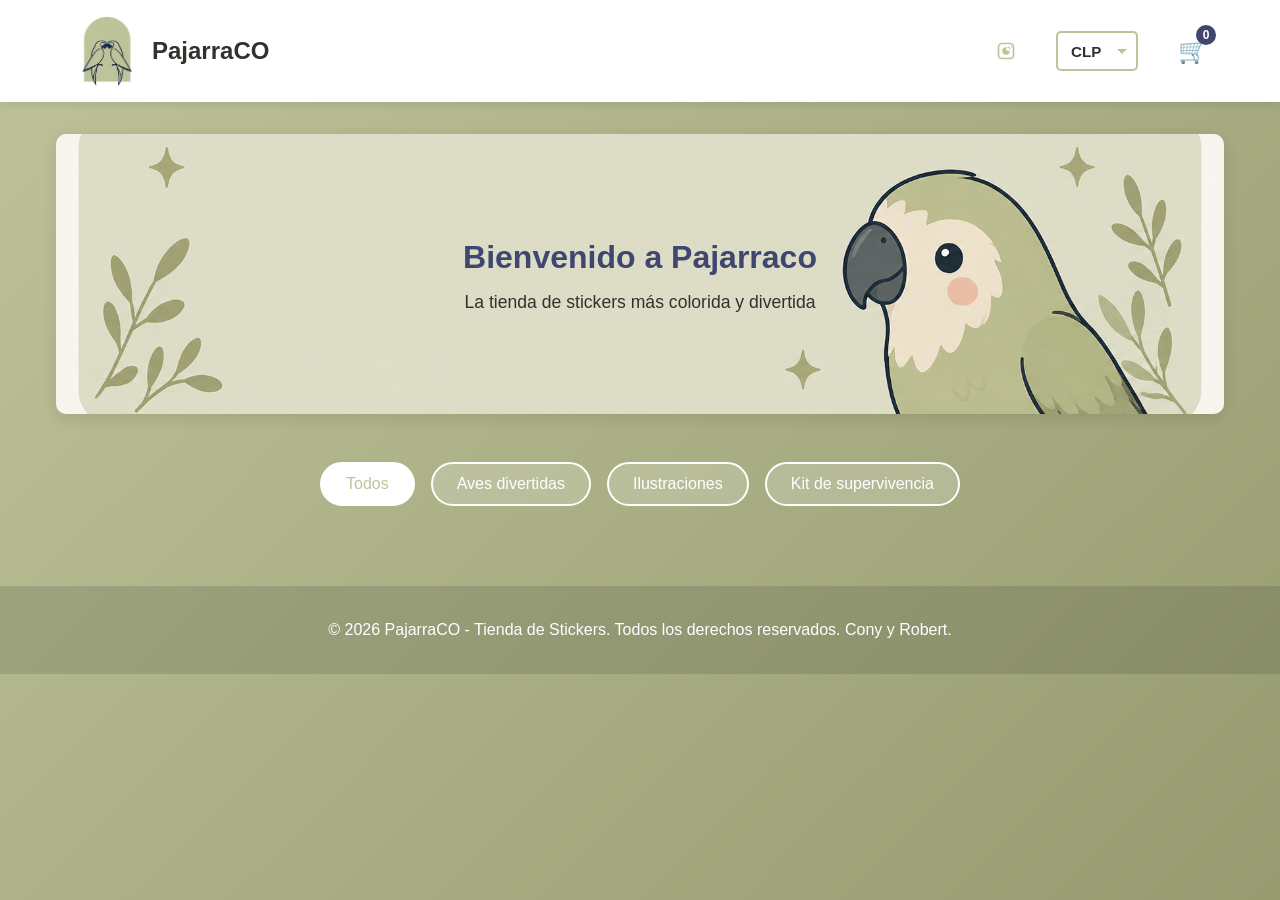
==== index.html @ 90a4d132 "Update index.html" ====
<!DOCTYPE html>
<html lang="es">
<head>
    <meta charset="UTF-8">
    <meta name="viewport" content="width=device-width, initial-scale=1.0">
    <title>PajarraCO - Tienda de Stickers</title>
    <link rel="stylesheet" href="styles.css">
</head>
<body>
    <header>
        <nav>
            <a href="#" class="logo">
                <img src="logos.png" alt="Logo Pajarraco" class="logo-img">
                PajarraCO
            </a>
            <div class="nav-right">
                <a href="https://www.instagram.com/pajarra_co" target="_blank" rel="noopener noreferrer" class="instagram-btn" aria-label="Instagram @pajarra_co" title="Instagram @pajarra_co">
                    <!-- Instagram SVG icon -->
                    <svg xmlns="http://www.w3.org/2000/svg" viewBox="0 0 24 24" width="20" height="20" fill="currentColor" aria-hidden="true">
                        <path d="M7 2C4.243 2 2 4.243 2 7v10c0 2.757 2.243 5 5 5h10c2.757 0 5-2.243 5-5V7c0-2.757-2.243-5-5-5H7zm0 2h10c1.654 0 3 1.346 3 3v10c0 1.654-1.346 3-3 3H7c-1.654 0-3-1.346-3-3V7c0-1.654 1.346-3 3-3zm5 3.5A4.5 4.5 0 1 0 16.5 12 4.505 4.505 0 0 0 12 7.5zm0 2A2.5 2.5 0 1 1 14.5 12 2.503 2.503 0 0 1 12 9.5zM18.5 6a.9.9 0 1 1-.9.9.9.9 0 0 1 .9-.9z"/>
                    </svg>
                </a>
                <select id="currencySelect" class="currency-selector">
                    <option value="clp">CLP</option>
                    <option value="usd">USD</option>
                </select>
                <div class="cart-icon" id="cartIcon">
                    🛒
                    <span class="cart-count" id="cartCount">0</span>
                </div>
            </div>
        </nav>
    </header>

    <main>
        <div class="hero">
            <h1>Bienvenido a Pajarraco</h1>
            <p>La tienda de stickers más colorida y divertida </p>
        </div>

        <div class="filters">
            <button class="filter-btn active" data-filter="all">Todos</button>
            <button class="filter-btn" data-filter="aves">Aves divertidas</button>
            <button class="filter-btn" data-filter="ilustraciones">Ilustraciones</button>
            <button class="filter-btn" data-filter="kit">Kit de supervivencia</button>
        </div>

        <div class="products-grid" id="productsGrid">
            <!-- Los productos se cargarán aquí con JavaScript -->
        </div>
    </main>

    <footer>
        <p>&copy; 2026 PajarraCO - Tienda de Stickers. Todos los derechos reservados. Cony y Robert. </p>
    </footer>

    <!-- Modal del Carrito -->
    <div class="modal" id="cartModal">
        <div class="modal-content">
            <div class="modal-header">
                <h2>Tu Carrito</h2>
                <button class="close-btn" id="closeCart">&times;</button>
            </div>
            <div id="cartItems"></div>
            <div class="cart-summary">
                <div class="summary-row">
                    <span>Subtotal:</span>
                    <span id="subtotal">$0</span>
                </div>
                <div class="summary-row">
                    <span>Envío:</span>
                    <span id="shipping">$0</span>
                </div>
                <div class="summary-row total">
                    <span>Total:</span>
                    <span id="total">$0</span>
                </div>
            </div>
            <button class="checkout-btn" id="checkoutBtn">Finalizar Compra</button>
        </div>
    </div>

    <script>
        // Tasas de conversión (ejemplo - actualizar según sea necesario)
        const exchangeRate = {
            clp: 1,      // Base
            usd: 0.0012  // 1 CLP ≈ 0.0012 USD
        };

        // Base de datos de productos
        const products = [
            { 
                id: 1, 
                name: 'Sticker Zorro', 
                category: 'ilustraciones', 
                price: 500, 
                image: 'zorro.png'
            },
            { 
                id: 2, 
                name: 'Sticker tocó apechugar', 
                category: 'aves', 
                price: 500, 
                image: 'apechugar.png'
            },
            { 
                id: 3, 
                name: 'Sticker Pajarón', 
                category: 'aves', 
                price: 500, 
                image: 'pajaron.png'
            },
            { 
                id: 4, 
                name: 'Sticker Tortugas', 
                category: 'ilustraciones', 
                price: 500, 
                image: 'tortugas.png'
            },
            { 
                id: 5, 
                name: 'Sticker Patidifuso', 
                category: 'aves', 
                price: 500, 
                image: 'patidifuso.png'
            },
            { 
                id: 6, 
                name: 'Sticker Patuo', 
                category: 'aves', 
                price: 500, 
                image: 'patuo.png'
            },
            { 
                id: 7, 
                name: 'Sticker Dando pelea', 
                category: 'kit', 
                price: 500, 
                image: 'dando pelea.png'
            },
            { 
                id: 8, 
                name: 'Sticker imcuaktado', 
                category: 'aves', 
                price: 500, 
                image: 'imcuaktado.png'
            },
            { 
                id: 9, 
                name: 'Sticker Mi Animal Espiritual', 
                category: 'kit', 
                price: 500, 
                image: 'animalespiritual.png'
            },
            { 
                id: 10, 
                name: 'Sticker Diuca', 
                category: 'aves', 
                price: 500, 
                images: 'diuca.png'
            },
            { 
                id: 11, 
                name: 'Sticker Zorro', 
                category: 'ilustraciones', 
                price: 500, 
                image: 'zorro2.png'
            },
            { 
                id: 12, 
                name: 'Sticker Llama', 
                category: 'ilustraciones', 
                price: 500, 
                image: 'llama.png'
            }
            { 
                id: 13, 
                name: 'Sticker Martín Pescador', 
                category: 'ilustraciones', 
                price: 500, 
                image: 'martin.png'
            }
        ];

        let cart = [];
        let currentFilter = 'all';
        let currentCurrency = 'clp';

        // Elementos del DOM
        const productsGrid = document.getElementById('productsGrid');
        const cartIcon = document.getElementById('cartIcon');
        const cartModal = document.getElementById('cartModal');
        const closeCartBtn = document.getElementById('closeCart');
        const checkoutBtn = document.getElementById('checkoutBtn');
        const filterBtns = document.querySelectorAll('.filter-btn');
        const currencySelect = document.getElementById('currencySelect');

        // Inicializar la página
        function init() {
            renderProducts();
            setupEventListeners();
            loadCartFromStorage();
            loadCurrencyFromStorage();
            updateCartCount();
        }

        // Función para obtener el símbolo de moneda
        function getCurrencySymbol() {
            return currentCurrency === 'usd' ? 'US$' : '$';
        }

        // Función para convertir precios
        function convertPrice(price) {
            return Math.round(price * exchangeRate[currentCurrency]);
        }

        // Función para formatear precios con o sin decimales según la moneda
        function formatPrice(price) {
            const converted = convertPrice(price);
            if (currentCurrency === 'clp') {
                return converted.toString();
            } else {
                return converted.toFixed(2);
            }
        }

        // Renderizar productos
        function renderProducts() {
            const filteredProducts = currentFilter === 'all' 
                ? products 
                : products.filter(p => p.category === currentFilter);

            productsGrid.innerHTML = filteredProducts.map(product => `
                <div class="product-card">
                    <div class="product-image">
                        <img src="${product.image}" alt="${product.name}">
                    </div>
                    <div class="product-info">
                        <div class="product-name">${product.name}</div>
                        <div class="product-description">Diseño exclusivo</div>
                        <div class="product-footer">
                            <span class="price">${getCurrencySymbol()}${formatPrice(product.price)}</span>
                            <button class="add-to-cart-btn" onclick="addToCart(${product.id})">Añadir</button>
                        </div>
                    </div>
                </div>
            `).join('');
        }

        // Configurar event listeners
        function setupEventListeners() {
            cartIcon.addEventListener('click', openCart);
            closeCartBtn.addEventListener('click', closeCart);
            cartModal.addEventListener('click', (e) => {
                if (e.target === cartModal) closeCart();
            });

            filterBtns.forEach(btn => {
                btn.addEventListener('click', () => {
                    filterBtns.forEach(b => b.classList.remove('active'));
                    btn.classList.add('active');
                    currentFilter = btn.dataset.filter;
                    renderProducts();
                });
            });

            currencySelect.addEventListener('change', (e) => {
                currentCurrency = e.target.value;
                saveCurrencyToStorage();
                renderProducts();
                if (cart.length > 0) {
                    updateCartTotals();
                }
            });

            checkoutBtn.addEventListener('click', checkout);
        }

        // Agregar al carrito
        function addToCart(productId) {
            const product = products.find(p => p.id === productId);
            const existingItem = cart.find(item => item.id === productId);

            if (existingItem) {
                existingItem.quantity++;
            } else {
                cart.push({ ...product, quantity: 1 });
            }

            saveCartToStorage();
            updateCartCount();
            showAddedNotification();
        }

        // Mostrar notificación
        function showAddedNotification() {
            const btn = event.target;
            const originalText = btn.textContent;
            btn.textContent = '✓ Añadido';
            btn.style.background = '#51cf66';
            setTimeout(() => {
                btn.textContent = originalText;
                btn.style.background = '';
            }, 1500);
        }

        // Actualizar cantidad de artículos en el carrito
        function updateCartCount() {
            const count = cart.reduce((sum, item) => sum + item.quantity, 0);
            document.getElementById('cartCount').textContent = count;
        }

        // Abrir carrito
        function openCart() {
            renderCart();
            cartModal.classList.add('active');
        }

        // Cerrar carrito
        function closeCart() {
            cartModal.classList.remove('active');
        }

        // Renderizar carrito
        function renderCart() {
            const cartItemsDiv = document.getElementById('cartItems');

            if (cart.length === 0) {
                cartItemsDiv.innerHTML = '<div class="empty-cart">Tu carrito está vacío 😢</div>';
                checkoutBtn.disabled = true;
                updateCartTotals();
                return;
            }

            checkoutBtn.disabled = false;

            cartItemsDiv.innerHTML = cart.map((item, index) => `
                <div class="cart-item">
                    <div class="cart-item-info">
                        <div class="cart-item-name">${item.emoji} ${item.name}</div>
                        <div class="cart-item-price">${getCurrencySymbol()}${formatPrice(item.price)}</div>
                        <div class="cart-item-quantity">
                            <button class="quantity-btn" onclick="updateQuantity(${index}, -1)">-</button>
                            <span>${item.quantity}</span>
                            <button class="quantity-btn" onclick="updateQuantity(${index}, 1)">+</button>
                        </div>
                    </div>
                    <button class="remove-btn" onclick="removeFromCart(${index})">Eliminar</button>
                </div>
            `).join('');

            updateCartTotals();
        }

        // Actualizar cantidad
        function updateQuantity(index, change) {
            const newQuantity = cart[index].quantity + change;
            if (newQuantity > 0) {
                cart[index].quantity = newQuantity;
            } else {
                removeFromCart(index);
            }
            saveCartToStorage();
            updateCartCount();
            renderCart();
        }

        // Eliminar del carrito
        function removeFromCart(index) {
            cart.splice(index, 1);
            saveCartToStorage();
            updateCartCount();
            renderCart();
        }

        // Actualizar totales
        function updateCartTotals() {
            const subtotal = cart.reduce((sum, item) => sum + (convertPrice(item.price) * item.quantity), 0);
            const shipping = cart.length > 0 ? convertPrice(500) : 0;
            const total = subtotal + shipping;

            if (currentCurrency === 'clp') {
                document.getElementById('subtotal').textContent = `${getCurrencySymbol()}${subtotal}`;
                document.getElementById('shipping').textContent = `${getCurrencySymbol()}${shipping}`;
                document.getElementById('total').textContent = `${getCurrencySymbol()}${total}`;
            } else {
                document.getElementById('subtotal').textContent = `${getCurrencySymbol()}${subtotal.toFixed(2)}`;
                document.getElementById('shipping').textContent = `${getCurrencySymbol()}${shipping.toFixed(2)}`;
                document.getElementById('total').textContent = `${getCurrencySymbol()}${total.toFixed(2)}`;
            }
        }

        // Finalizar compra
        function checkout() {
            if (cart.length === 0) return;

            const subtotal = cart.reduce((sum, item) => sum + (convertPrice(item.price) * item.quantity), 0);
            const total = subtotal + convertPrice(500);
            const items = cart.map(item => `${item.quantity}x ${item.name}`).join(', ');

            let totalText = currentCurrency === 'clp' ? total : total.toFixed(2);
            alert(`¡Gracias por tu compra!\n\nProductos: ${items}\n\nTotal: ${getCurrencySymbol()}${totalText}\n\nEste es un carrito de demostración.`);
            
            cart = [];
            saveCartToStorage();
            updateCartCount();
            closeCart();
            renderCart();
        }

        // Guardar carrito en localStorage
        function saveCartToStorage() {
            localStorage.setItem('pajarracoCart', JSON.stringify(cart));
        }

        // Cargar carrito de localStorage
        function loadCartFromStorage() {
            const savedCart = localStorage.getItem('pajarracoCart');
            if (savedCart) {
                cart = JSON.parse(savedCart);
            }
        }

        // Guardar moneda en localStorage
        function saveCurrencyToStorage() {
            localStorage.setItem('pajarracoCurrency', currentCurrency);
        }

        // Cargar moneda de localStorage
        function loadCurrencyFromStorage() {
            const savedCurrency = localStorage.getItem('pajarracoCurrency');
            if (savedCurrency) {
                currentCurrency = savedCurrency;
                currencySelect.value = savedCurrency;
            }
        }

        // Iniciar cuando el DOM esté listo
        document.addEventListener('DOMContentLoaded', init);
    </script>
</body>
</html>
---- styles.css ----
/* ==========================================================================
    PAJARRACO — Tienda de Stickers
    Hoja de estilos principal
    ========================================================================== */

/* --- Variables globales -------------------------------------------------- */
:root {
    --color-primary: #bec399;
    --color-primary-dark: #969b70;
    --color-accent: #3f466f;
    --color-success: #8f9568;
    --color-text: #30332d;
    --color-text-light: #64675d;
    --color-text-muted: #8b8d82;
    --color-border: #e1e2d6;
    --color-white: #ffffff;

    --gradient-main: linear-gradient(135deg, #bec399 0%, #969b70 100%);

    --shadow-sm: 0 2px 10px rgba(0, 0, 0, 0.1);
    --shadow-md: 0 4px 15px rgba(0, 0, 0, 0.1);
    --shadow-lg: 0 8px 25px rgba(0, 0, 0, 0.15);
    --shadow-xl: 0 10px 40px rgba(0, 0, 0, 0.3);

    --radius-sm: 3px;
    --radius-md: 5px;
    --radius-lg: 10px;
    --radius-full: 50%;

    --transition-fast: 0.2s ease;
    --transition-base: 0.3s ease;

    --font-main: 'Segoe UI', Tahoma, Geneva, Verdana, sans-serif;

    --max-width: 1200px;
}

/* --- Reset básico ---------------------------------------------------------- */
*,
*::before,
*::after {
    margin: 0;
    padding: 0;
    box-sizing: border-box;
}

html {
    scroll-behavior: smooth;
}

body {
    font-family: var(--font-main);
    background: var(--gradient-main);
    min-height: 100vh;
    color: var(--color-text);
    line-height: 1.5;
}

img {
    max-width: 100%;
    display: block;
}

button {
    font-family: inherit;
}

/* --- Encabezado / navegación ------------------------------------------------ */
header {
    background: var(--color-white);
    box-shadow: var(--shadow-sm);
    position: sticky;
    top: 0;
    z-index: 100;
}

nav {
    display: flex;
    justify-content: space-between;
    align-items: center;
    padding: 1rem 2rem;
    max-width: var(--max-width);
    margin: 0 auto;
}

.logo {
    display: flex;
    align-items: center;
    gap: 10px;
    text-decoration: none;
    color: inherit;
    font-size: 1.5rem;
    font-weight: bold;
}

.logo-img {
    width: 70px;   /* Ajusta el tamaño */
    height: 70px;
    object-fit: contain;
}

.logo:hover {
    opacity: 0.85;
}

.nav-right {
    display: flex;
    align-items: center;
    gap: 2.5rem;
}

.instagram-btn {
    display: inline-flex;
    align-items: center;
    /* Use site primary color to match the page */
    color: var(--color-primary);
    text-decoration: none;
    font-size: 20px;
    transition: transform var(--transition-fast), opacity var(--transition-fast);
}

.instagram-btn svg { display: block; width:20px; height:20px; }

.instagram-btn:hover {
    transform: scale(1.05);
    opacity: 0.95;
}

.instagram-btn:focus {
    outline: 3px solid rgba(188, 195, 153, 0.25); /* subtle focus using primary tone */
    outline-offset: 2px;
    border-radius: 4px;
}

/* Hide instagram button on very small screens to preserve layout */
@media (max-width: 480px) {
    .instagram-btn { display: none; }
}

.currency-selector {
    padding: 0.6rem 0.8rem;
    border: 2px solid var(--color-primary);
    background: var(--color-white);
    color: var(--color-text);
    border-radius: var(--radius-md);
    cursor: pointer;
    font-size: 0.95rem;
    font-weight: 600;
    transition: all var(--transition-fast);
    min-width: 80px;
    appearance: none;
    background-image: url("data:image/svg+xml,%3Csvg xmlns='http://www.w3.org/2000/svg' width='12' height='12' viewBox='0 0 12 12'%3E%3Cpath fill='%23bec399' d='M6 9L1 4h10z'/%3E%3C/svg%3E");
    background-repeat: no-repeat;
    background-position: right 0.5rem center;
    padding-right: 2rem;
}

.currency-selector:hover {
    background-color: #f9f9f6;
    border-color: var(--color-primary-dark);
}

.currency-selector:focus {
    outline: none;
    box-shadow: 0 0 0 3px rgba(190, 195, 153, 0.2);
}

.currency-selector option {
    background: var(--color-white);
    color: var(--color-text);
    padding: 0.5rem;
}

.cart-icon {
    position: relative;
    cursor: pointer;
    font-size: 1.5rem;
    color: var(--color-primary);
    transition: transform var(--transition-fast);
}

.cart-icon:hover {
    transform: scale(1.1);
}

.cart-count {
    position: absolute;
    top: -8px;
    right: -8px;
    background: var(--color-accent);
    color: var(--color-white);
    border-radius: var(--radius-full);
    width: 20px;
    height: 20px;
    display: flex;
    align-items: center;
    justify-content: center;
    font-size: 0.75rem;
    font-weight: bold;
}

/* --- Contenido principal ---------------------------------------------------- */
main {
    max-width: var(--max-width);
    margin: 2rem auto;
    padding: 0 1rem;
}

/* --- Hero -------------------------------------------------------------------- */
.hero {
    background-image: url("header-pajarraco.png");
    background-size: cover;
    background-position: center;
    background-repeat: no-repeat;

    border-radius: var(--radius-lg);
    padding: 4.5rem 2rem;
    text-align: center;
    margin-bottom: 3rem;
    box-shadow: var(--shadow-md);

    min-height: 280px;

    display: flex;
    flex-direction: column;
    justify-content: center;
    align-items: center;
}

.hero h1 {
    font-size: 2rem;
    color: var(--color-accent);
    margin-bottom: 0.5rem;
    position: relative;
    z-index: 1;
}

.hero p {
    font-size: 1.1rem;
    color: var(--color-text);
    position: relative;
    z-index: 1;
}

/* --- Filtros de categoría ----------------------------------------------------- */
.filters {
    display: flex;
    gap: 1rem;
    margin-bottom: 2rem;
    flex-wrap: wrap;
    justify-content: center;
}

.filter-btn {
    padding: 0.7rem 1.5rem;
    border: 2px solid var(--color-white);
    background: rgba(255, 255, 255, 0.18);
    color: var(--color-white);
    border-radius: 25px;
    cursor: pointer;
    font-size: 1rem;
    transition: all var(--transition-base);
}

.filter-btn:hover,
.filter-btn.active {
    background: var(--color-white);
    color: var(--color-primary);
}

.filter-btn:focus-visible {
    outline: 2px solid var(--color-white);
    outline-offset: 2px;
}

/* --- Grilla de productos ------------------------------------------------------- */
.products-grid {
    display: grid;
    grid-template-columns: repeat(auto-fill, minmax(250px, 1fr));
    gap: 2rem;
    margin-bottom: 3rem;
}

.product-card {
    background: var(--color-white);
    border-radius: var(--radius-lg);
    overflow: hidden;
    box-shadow: var(--shadow-md);
    transition: transform var(--transition-base), box-shadow var(--transition-base);
    cursor: pointer;
}

.product-card:hover {
    transform: translateY(-5px);
    box-shadow: var(--shadow-lg);
}

.product-image img {
    width: 100%;
    height: 100%;
    object-fit: contain;
    padding: 15px;
    display: block;
}

.product-info {
    padding: 1.5rem;
}

.product-name {
    font-size: 1.1rem;
    font-weight: bold;
    color: var(--color-text);
    margin-bottom: 0.5rem;
}

.product-description {
    font-size: 0.9rem;
    color: var(--color-text-light);
    margin-bottom: 1rem;
}

.product-footer {
    display: flex;
    justify-content: space-between;
    align-items: center;
}

.price {
    font-size: 1.3rem;
    font-weight: bold;
    color: var(--color-primary);
}

.add-to-cart-btn {
    padding: 0.6rem 1.2rem;
    background: var(--color-primary);
    color: var(--color-white);
    border: none;
    border-radius: var(--radius-md);
    cursor: pointer;
    font-weight: bold;
    transition: background var(--transition-base);
}

.add-to-cart-btn:hover {
    background: var(--color-primary-dark);
}

/* --- Modal del carrito ---------------------------------------------------------- */
.modal {
    display: none;
    position: fixed;
    top: 0;
    left: 0;
    width: 100%;
    height: 100%;
    background: rgba(48, 51, 45, 0.52);
    z-index: 1000;
    align-items: center;
    justify-content: center;
}

.modal.active {
    display: flex;
}

.modal-content {
    background: var(--color-white);
    border-radius: var(--radius-lg);
    padding: 2rem;
    max-width: 500px;
    width: 90%;
    max-height: 90vh;
    overflow-y: auto;
    box-shadow: var(--shadow-xl);
}

.modal-header {
    display: flex;
    justify-content: space-between;
    align-items: center;
    margin-bottom: 1.5rem;
}

.modal-header h2 {
    color: var(--color-primary);
}

.close-btn {
    background: none;
    border: none;
    font-size: 1.5rem;
    cursor: pointer;
    color: var(--color-text-muted);
    transition: color var(--transition-fast);
}

.close-btn:hover {
    color: var(--color-text);
}

/* --- Ítems del carrito ------------------------------------------------------------ */
.cart-item {
    display: flex;
    justify-content: space-between;
    align-items: center;
    padding: 1rem 0;
    border-bottom: 1px solid var(--color-border);
}

.cart-item-info {
    flex: 1;
}

.cart-item-name {
    font-weight: bold;
    color: var(--color-text);
    margin-bottom: 0.3rem;
}

.cart-item-price {
    color: var(--color-primary);
    font-weight: bold;
}

.cart-item-quantity {
    display: flex;
    align-items: center;
    gap: 0.5rem;
    margin: 0.5rem 0;
}

.quantity-btn {
    width: 25px;
    height: 25px;
    border: 1px solid #ddd;
    background: var(--color-white);
    cursor: pointer;
    border-radius: var(--radius-sm);
    font-weight: bold;
    color: var(--color-primary);
    transition: background var(--transition-fast);
}

.quantity-btn:hover {
    background: #f0f0ed;
}

.remove-btn {
    background: var(--color-accent);
    color: var(--color-white);
    border: none;
    padding: 0.4rem 0.8rem;
    border-radius: var(--radius-sm);
    cursor: pointer;
    font-size: 0.8rem;
    transition: background var(--transition-fast);
}

.remove-btn:hover {
    background: #343a5a;
}

/* --- Resumen y checkout -------------------------------------------------------------- */
.cart-summary {
    margin-top: 2rem;
    padding-top: 1rem;
    border-top: 2px solid var(--color-primary);
}

.summary-row {
    display: flex;
    justify-content: space-between;
    margin-bottom: 0.5rem;
    font-size: 1rem;
}

.summary-row.total {
    font-size: 1.3rem;
    font-weight: bold;
    color: var(--color-primary);
    margin-top: 1rem;
}

.checkout-btn {
    width: 100%;
    padding: 1rem;
    background: var(--color-primary);
    color: var(--color-white);
    border: none;
    border-radius: var(--radius-md);
    font-size: 1.1rem;
    font-weight: bold;
    cursor: pointer;
    margin-top: 1.5rem;
    transition: background var(--transition-base);
}

.checkout-btn:hover {
    background: var(--color-primary-dark);
}

.checkout-btn:disabled {
    background: #cccccc;
    cursor: not-allowed;
}

.empty-cart {
    text-align: center;
    padding: 2rem;
    color: var(--color-text-muted);
}

/* --- Pie de página --------------------------------------------------------------------- */
footer {
    background: rgba(48, 51, 45, 0.16);
    color: var(--color-white);
    text-align: center;
    padding: 2rem;
    margin-top: 3rem;
}

/* --- Responsive ------------------------------------------------------------------------- */
@media (max-width: 768px) {
    .products-grid {
        grid-template-columns: repeat(auto-fill, minmax(150px, 1fr));
        gap: 1rem;
    }

    .hero h1 {
        font-size: 1.8rem;
    }

    nav {
        padding: 1rem;
        gap: 1rem;
    }

    .nav-right {
        gap: 1.5rem;
    }

    .currency-selector {
        min-width: 70px;
        padding: 0.5rem 0.6rem;
        padding-right: 1.8rem;
        font-size: 0.85rem;
    }

    .cart-icon {
        font-size: 1.3rem;
    }
}

@media (max-width: 480px) {
    .hero {
        padding: 2rem 1.5rem;
    }

    .filters {
        gap: 0.5rem;
    }

    .filter-btn {
        padding: 0.5rem 1rem;
        font-size: 0.9rem;
    }

    nav {
        flex-wrap: wrap;
        padding: 0.75rem;
    }

    .logo {
        order: 1;
        width: 100%;
        margin-bottom: 0.5rem;
    }

    .logo-img {
        width: 50px;
        height: 50px;
    }

    .nav-right {
        order: 2;
        width: 100%;
        justify-content: center;
        gap: 1rem;
    }

    .currency-selector {
        min-width: 70px;
        padding: 0.5rem 0.6rem;
        padding-right: 1.8rem;
        font-size: 0.85rem;
    }
}
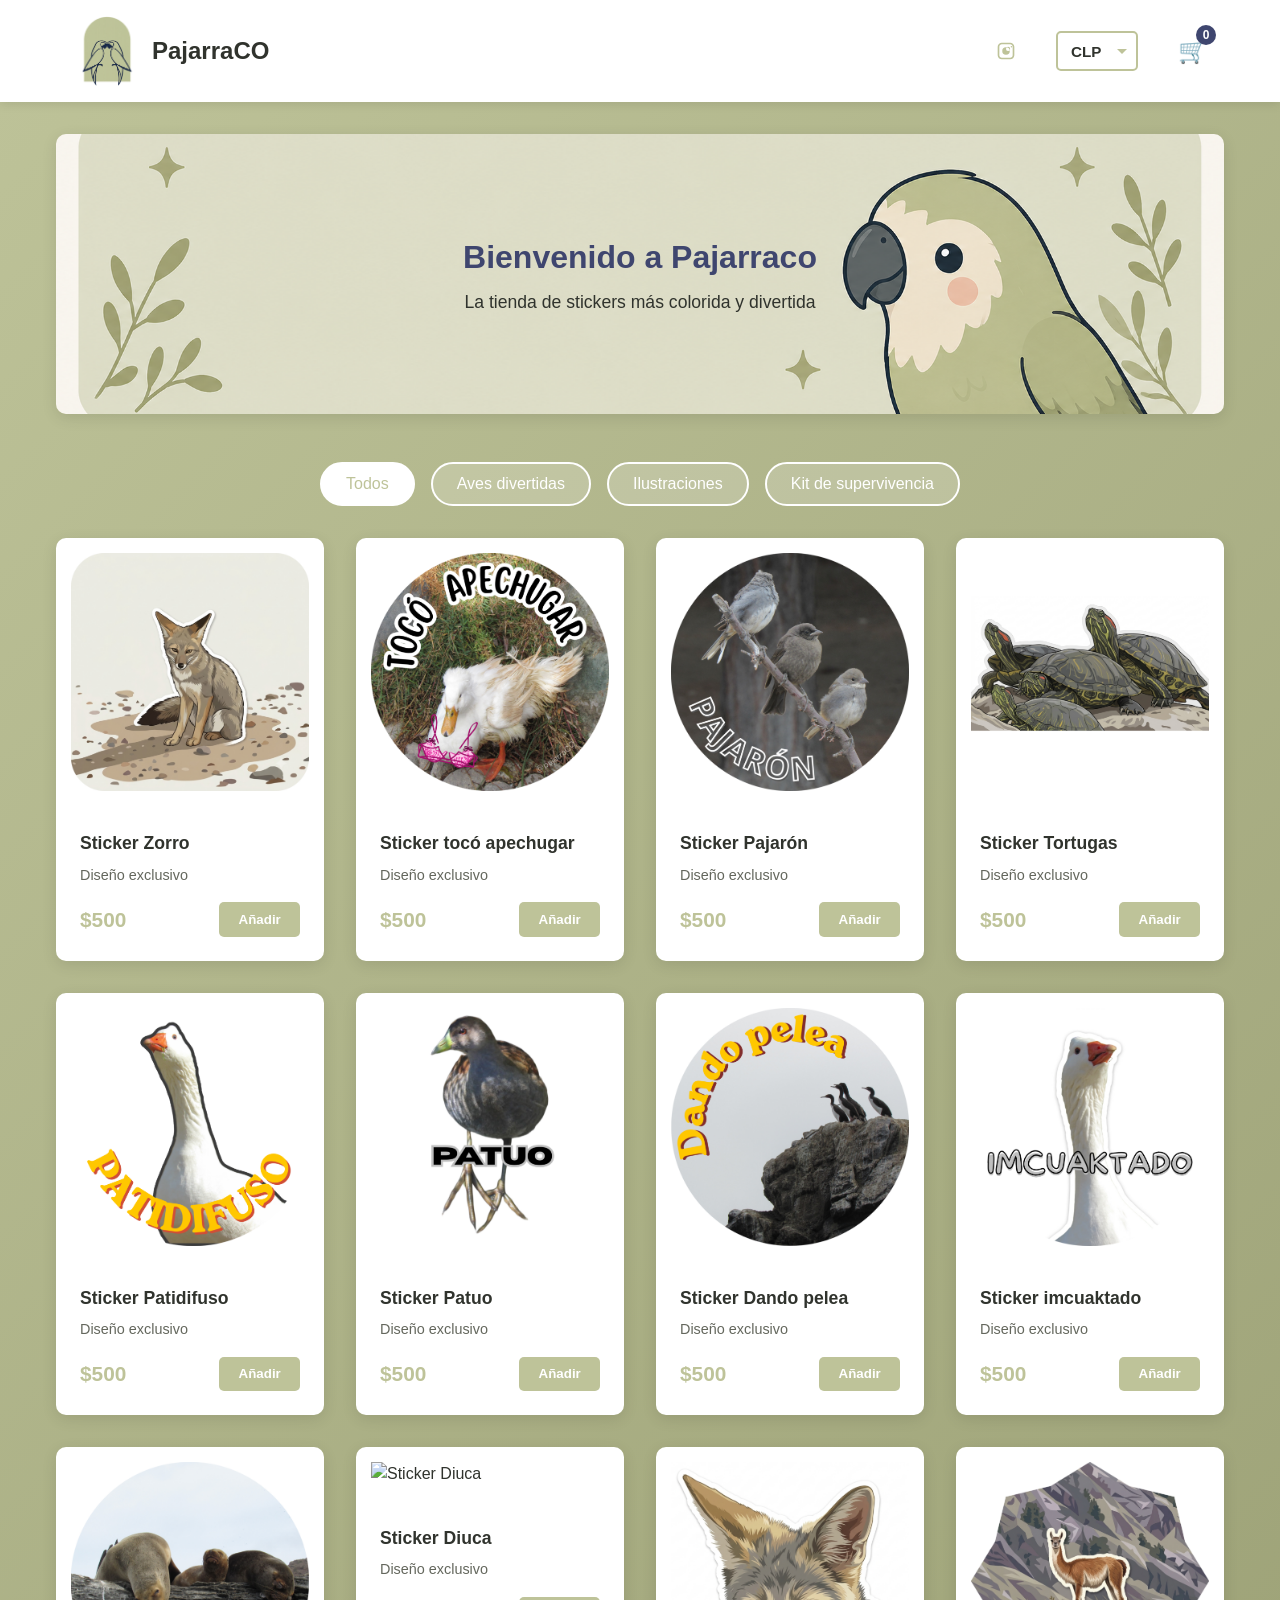
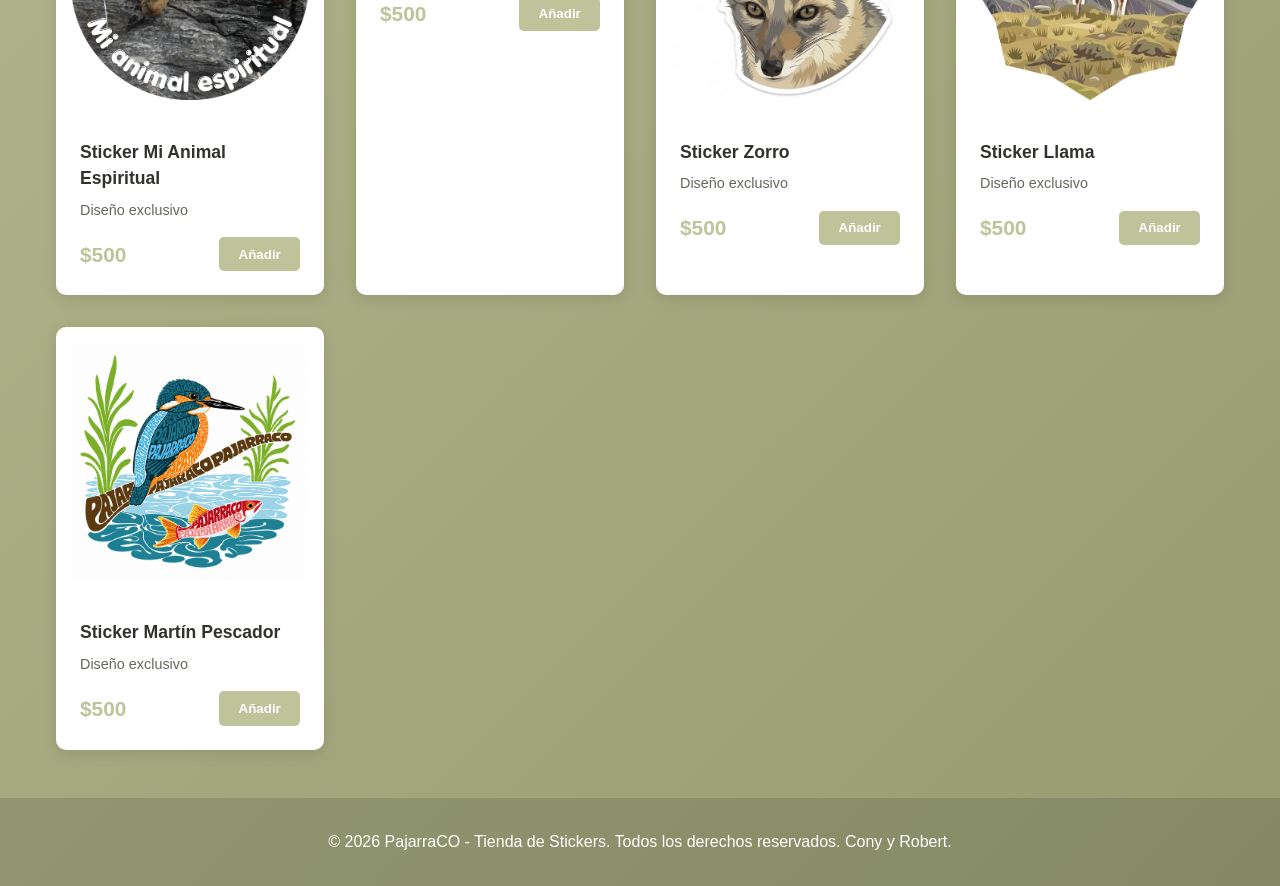
==== commit 3c9755df: "Update index.html" ====
--- a/index.html
+++ b/index.html
@@ -172,7 +172,7 @@
                 category: 'ilustraciones', 
                 price: 500, 
                 image: 'llama.png'
-            }
+            },
             { 
                 id: 13, 
                 name: 'Sticker Martín Pescador', 
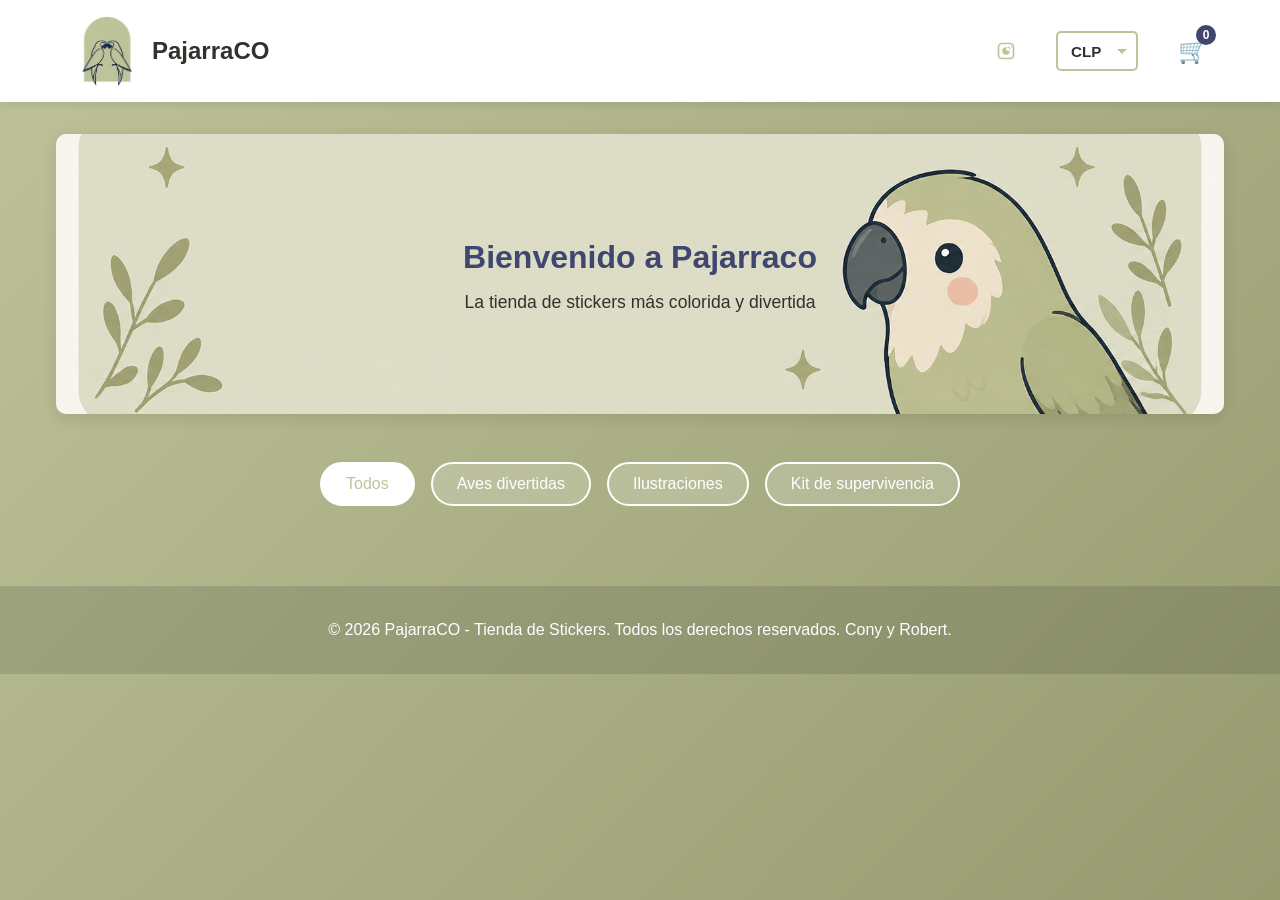
==== commit 7eb7d871: "Add new sticker items to product list" ====
--- a/index.html
+++ b/index.html
@@ -180,6 +180,20 @@
                 price: 500, 
                 image: 'martin.png'
             }
+            { 
+                id: 14, 
+                name: 'Sticker Flamencos', 
+                category: 'ilustraciones', 
+                price: 500, 
+                image: 'flamenco.png'
+            }
+            { 
+                id: 15, 
+                name: 'Sticker Loica', 
+                category: 'ilustraciones', 
+                price: 500, 
+                image: 'loica.png'
+            }
         ];
 
         let cart = [];
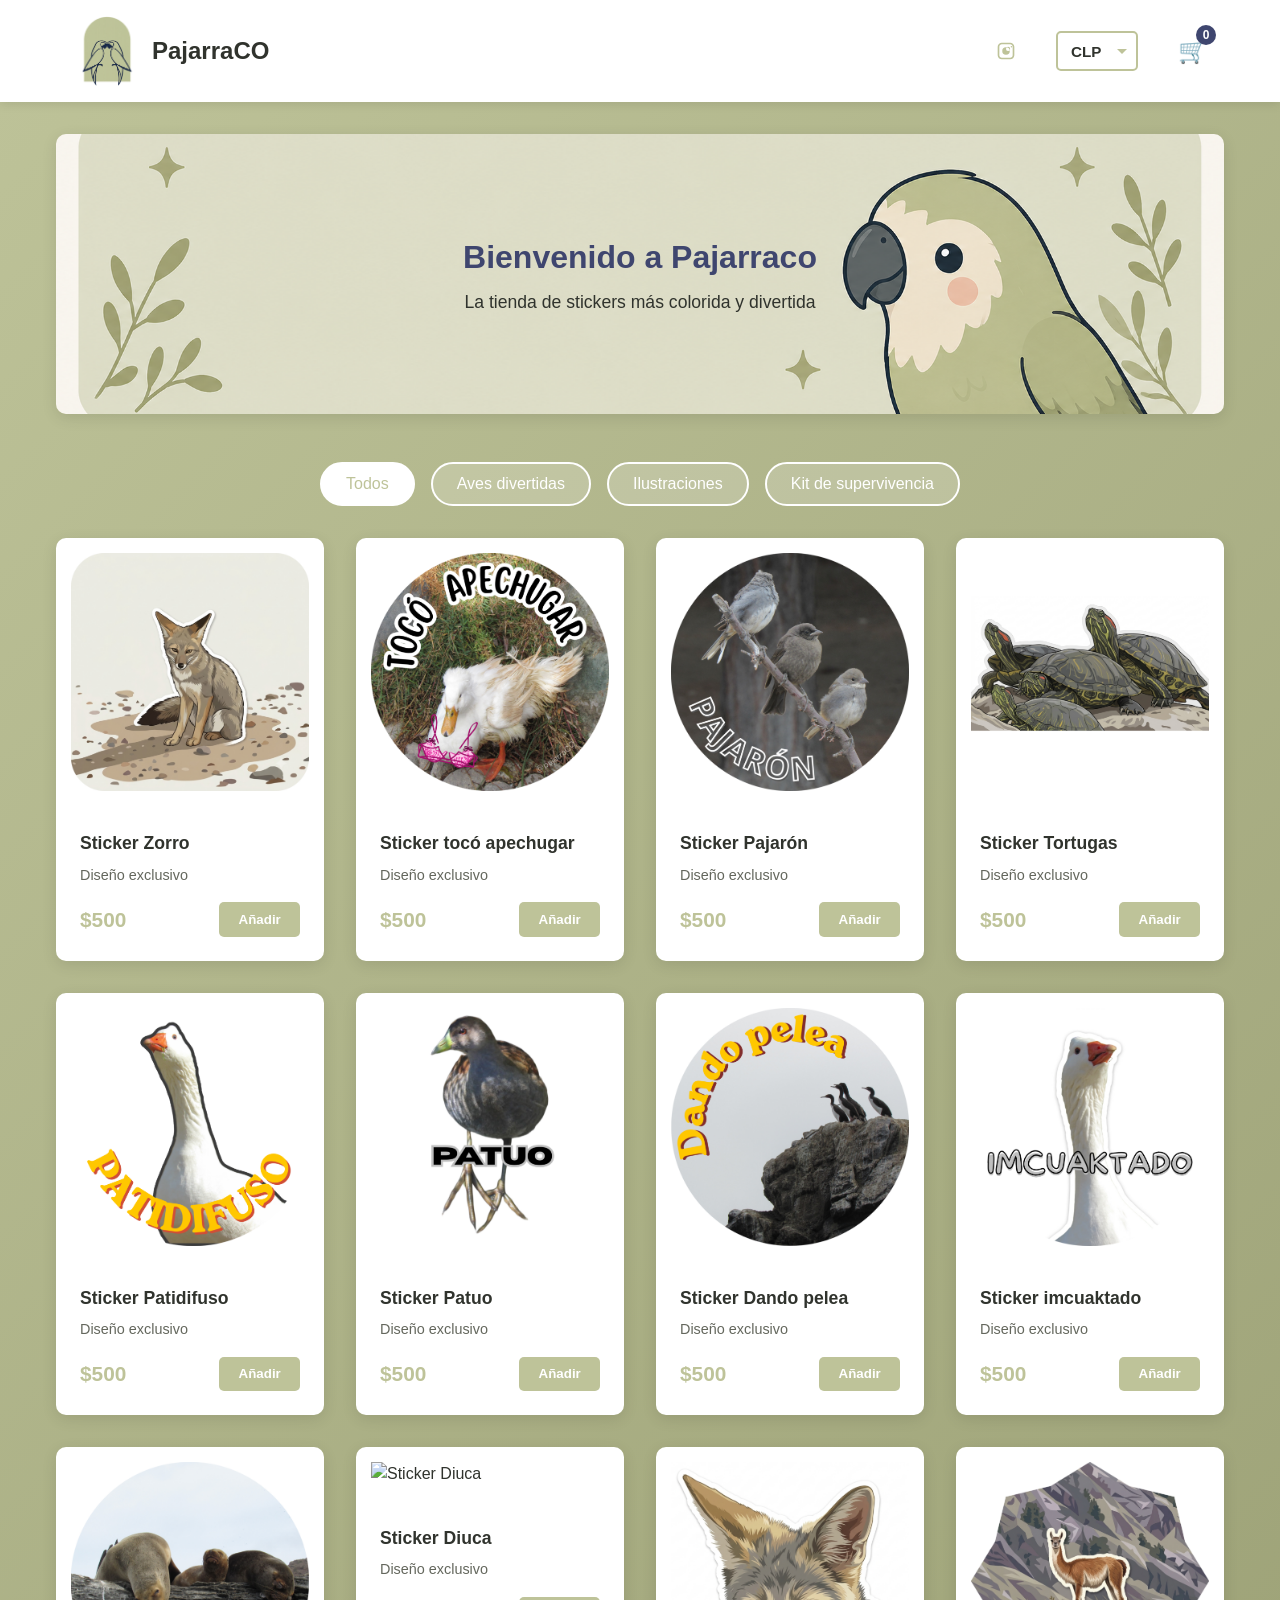
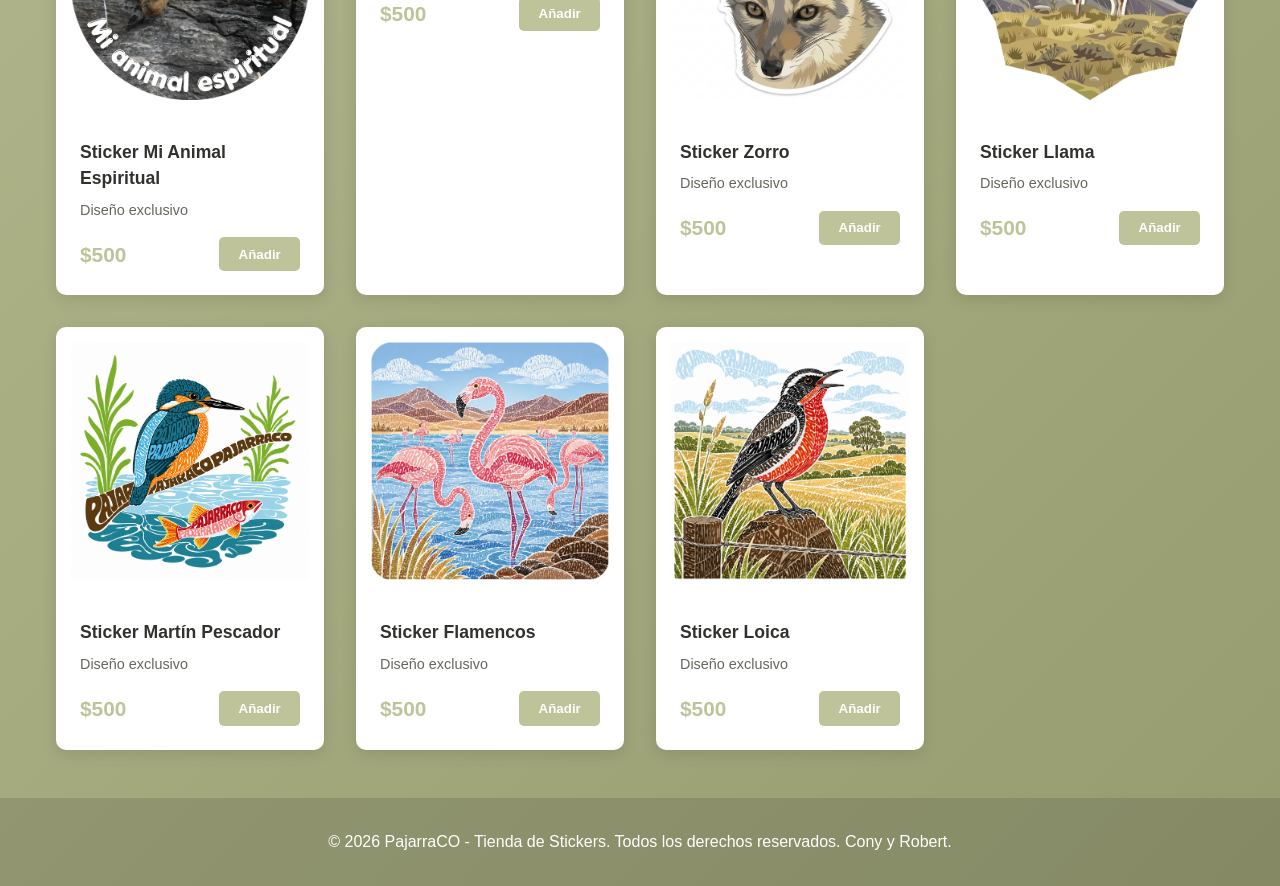
==== commit c488176a: "Fix formatting of sticker objects in index.html" ====
--- a/index.html
+++ b/index.html
@@ -179,21 +179,21 @@
                 category: 'ilustraciones', 
                 price: 500, 
                 image: 'martin.png'
-            }
+            },
             { 
                 id: 14, 
                 name: 'Sticker Flamencos', 
                 category: 'ilustraciones', 
                 price: 500, 
                 image: 'flamenco.png'
-            }
+            },
             { 
                 id: 15, 
                 name: 'Sticker Loica', 
                 category: 'ilustraciones', 
                 price: 500, 
                 image: 'loica.png'
-            }
+            },
         ];
 
         let cart = [];
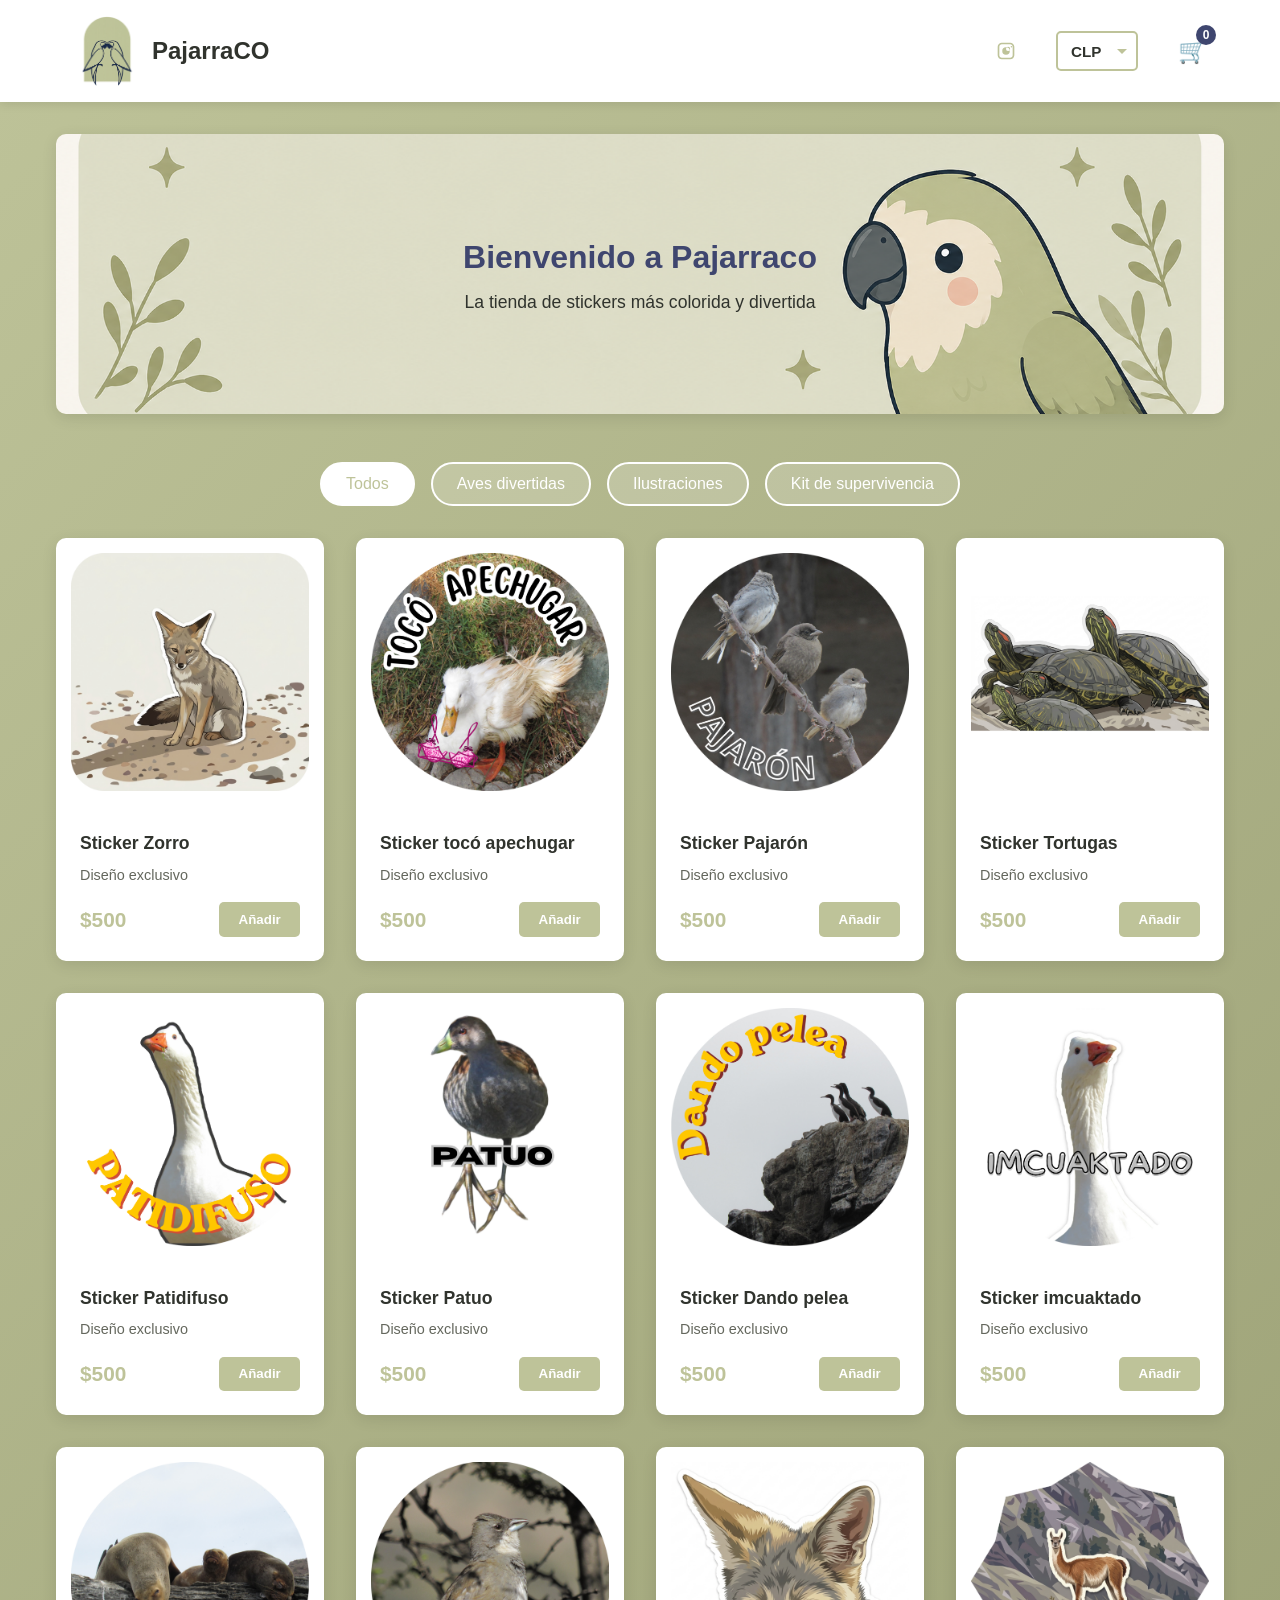
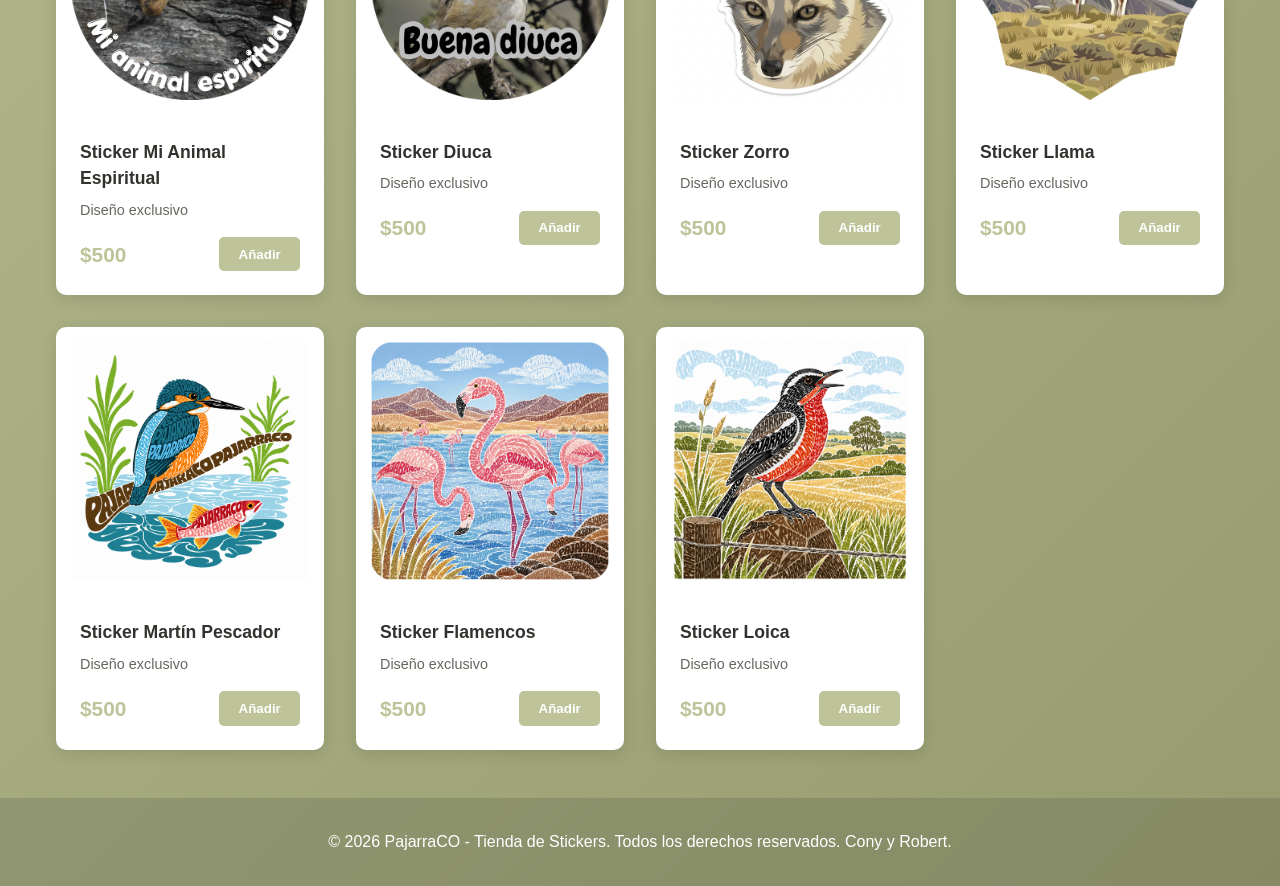
==== commit 7ab10923: "Update index.html" ====
--- a/index.html
+++ b/index.html
@@ -157,7 +157,7 @@
                 name: 'Sticker Diuca', 
                 category: 'aves', 
                 price: 500, 
-                images: 'diuca.png'
+                image: 'diuca.png'
             },
             { 
                 id: 11, 
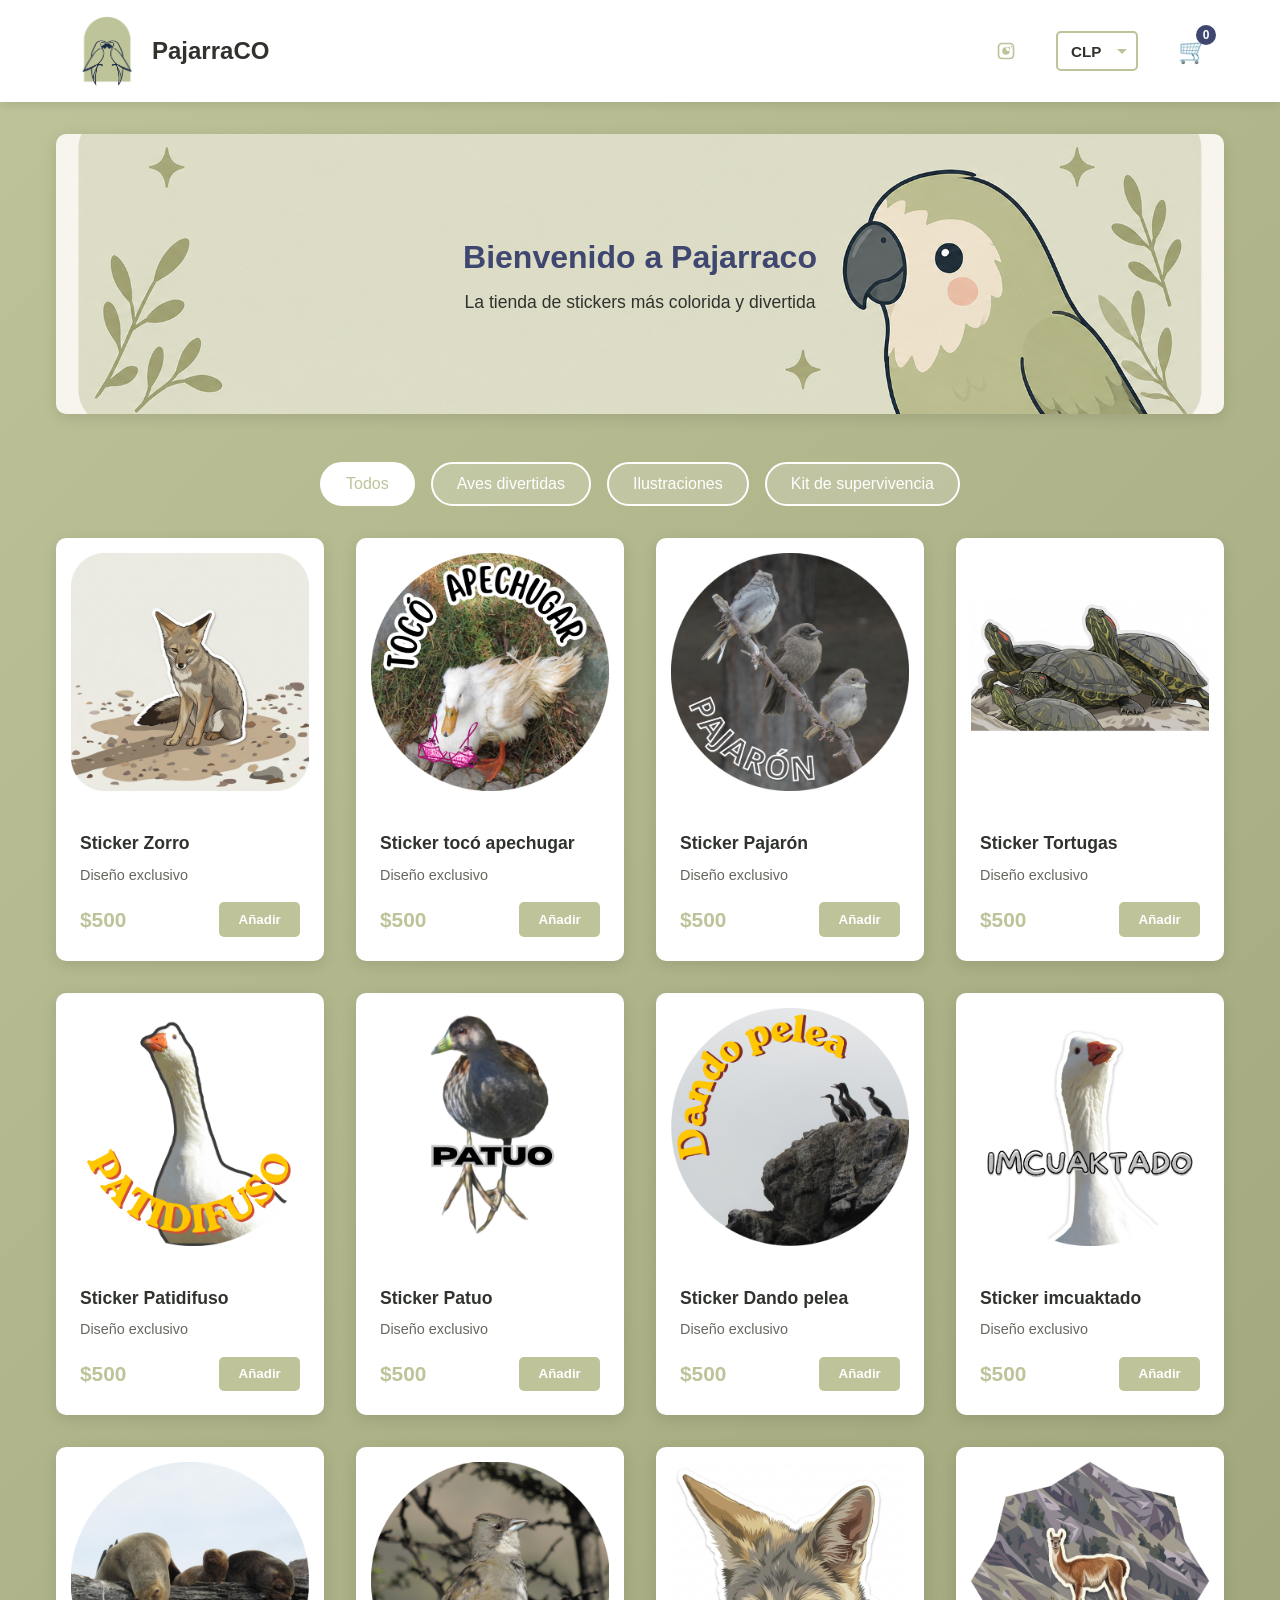
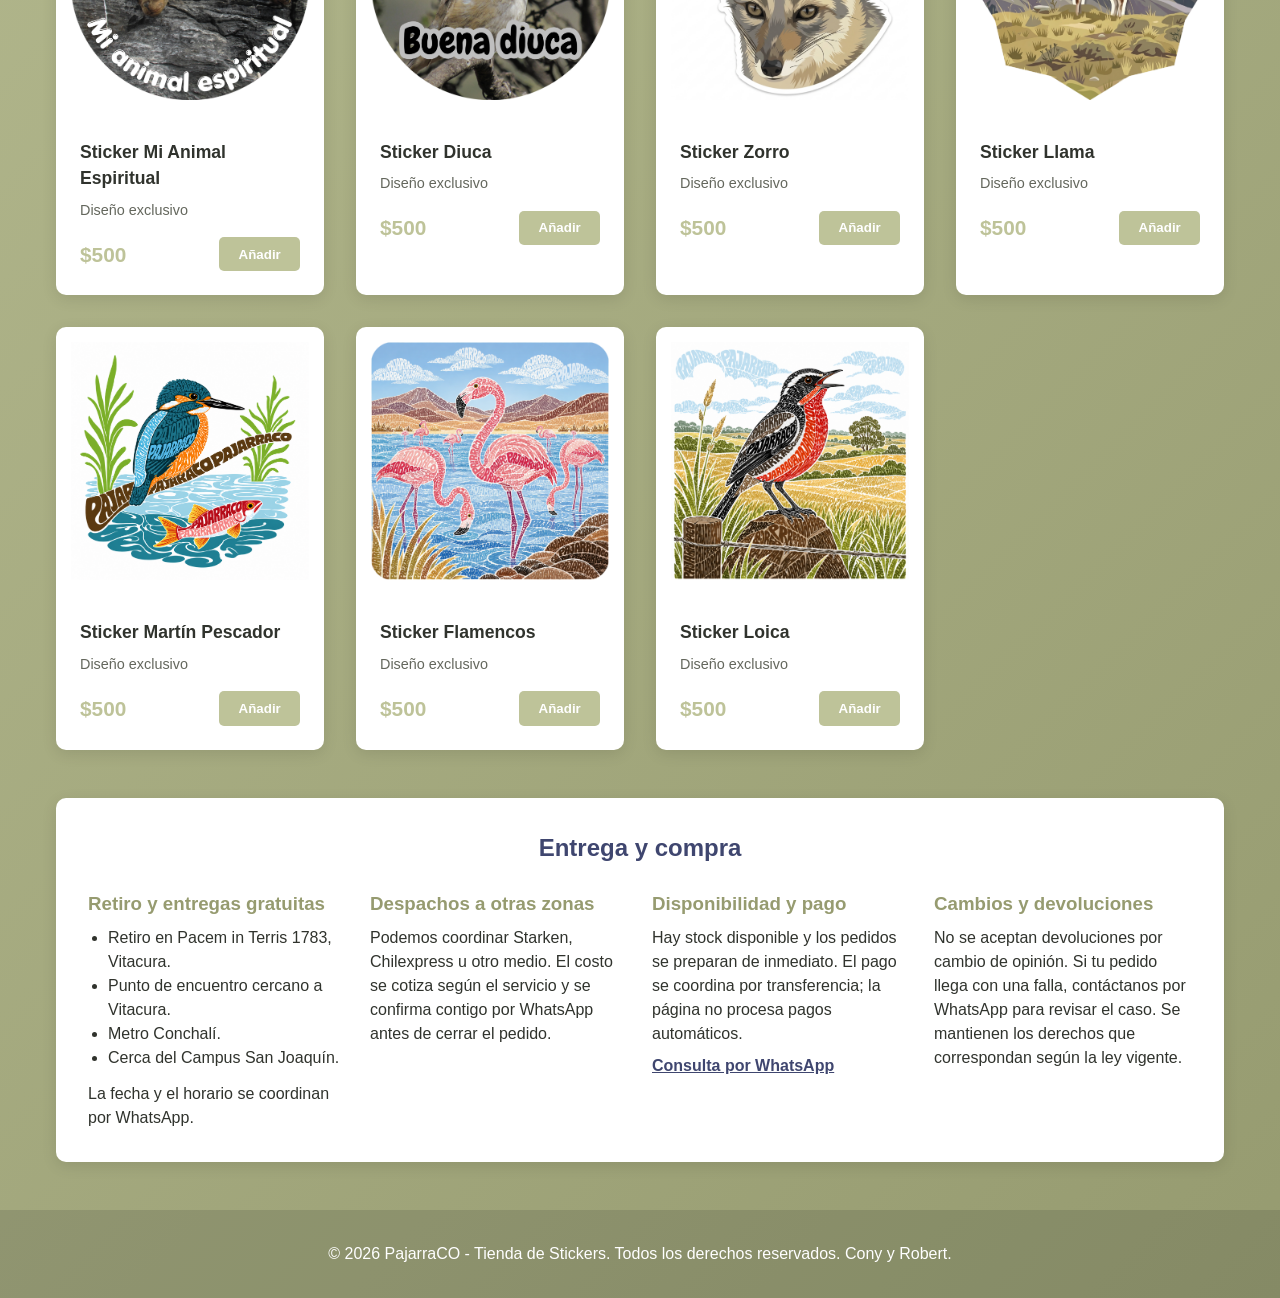
==== commit 765ff67d: "Add delivery details to checkout Co-authored-by: Copilot App <223556219+Copilot@users.noreply.github" ====
--- a/index.html
+++ b/index.html
@@ -6,11 +6,11 @@
     <title>PajarraCO - Tienda de Stickers</title>
     <link rel="stylesheet" href="styles.css">
 </head>
-<body>
+<body data-whatsapp-phone="56975297791">
     <header>
         <nav>
             <a href="#" class="logo">
-                <img src="logos.png" alt="Logo Pajarraco" class="logo-img">
+                <img src="assets/images/logos.png" alt="Logo Pajarraco" class="logo-img">
                 PajarraCO
             </a>
             <div class="nav-right">
@@ -48,6 +48,35 @@
         <div class="products-grid" id="productsGrid">
             <!-- Los productos se cargarán aquí con JavaScript -->
         </div>
+
+        <section class="store-info" aria-labelledby="storeInfoTitle">
+            <h2 id="storeInfoTitle">Entrega y compra</h2>
+            <div class="store-info-grid">
+                <article>
+                    <h3>Retiro y entregas gratuitas</h3>
+                    <ul>
+                        <li>Retiro en Pacem in Terris 1783, Vitacura.</li>
+                        <li>Punto de encuentro cercano a Vitacura.</li>
+                        <li>Metro Conchalí.</li>
+                        <li>Cerca del Campus San Joaquín.</li>
+                    </ul>
+                    <p>La fecha y el horario se coordinan por WhatsApp.</p>
+                </article>
+                <article>
+                    <h3>Despachos a otras zonas</h3>
+                    <p>Podemos coordinar Starken, Chilexpress u otro medio. El costo se cotiza según el servicio y se confirma contigo por WhatsApp antes de cerrar el pedido.</p>
+                </article>
+                <article>
+                    <h3>Disponibilidad y pago</h3>
+                    <p>Hay stock disponible y los pedidos se preparan de inmediato. El pago se coordina por transferencia; la página no procesa pagos automáticos.</p>
+                    <p><a href="https://wa.me/56975297791">Consulta por WhatsApp</a></p>
+                </article>
+                <article>
+                    <h3>Cambios y devoluciones</h3>
+                    <p>No se aceptan devoluciones por cambio de opinión. Si tu pedido llega con una falla, contáctanos por WhatsApp para revisar el caso. Se mantienen los derechos que correspondan según la ley vigente.</p>
+                </article>
+            </div>
+        </section>
     </main>
 
     <footer>
@@ -76,10 +105,34 @@
                     <span id="total">$0</span>
                 </div>
             </div>
-            <button class="checkout-btn" id="checkoutBtn">Finalizar Compra</button>
+            <div class="checkout-fields">
+                <label for="customerName">Nombre y apellido</label>
+                <input id="customerName" type="text" autocomplete="name" maxlength="100" required>
+
+                <label for="deliveryMethod">¿Cómo prefieres recibir tu pedido?</label>
+                <select id="deliveryMethod" required>
+                    <option value="">Elige una opción</option>
+                    <option value="pickup">Retiro gratuito en Pacem in Terris 1783, Vitacura</option>
+                    <option value="vitacura">Entrega gratuita en un punto cercano a Vitacura</option>
+                    <option value="conchali">Entrega gratuita en Metro Conchalí</option>
+                    <option value="san-joaquin">Entrega gratuita cerca del Campus San Joaquín</option>
+                    <option value="courier">Despacho por Starken, Chilexpress u otro (costo por cotizar)</option>
+                </select>
+
+                <div id="courierAddressGroup" hidden>
+                    <label for="courierAddress">Comuna y dirección de destino</label>
+                    <textarea id="courierAddress" rows="2" maxlength="240" autocomplete="street-address"></textarea>
+                </div>
+
+                <label for="deliveryNotes">Preferencia de horario o indicaciones (opcional)</label>
+                <textarea id="deliveryNotes" rows="2" maxlength="300"></textarea>
+            </div>
+            <p class="checkout-note">El pedido se envía por WhatsApp. El pago se coordina por transferencia; este sitio no procesa pagos automáticos.</p>
+            <button class="checkout-btn" id="checkoutBtn" type="button">Pedir por WhatsApp</button>
         </div>
     </div>
 
+    <script src="shop.js"></script>
     <script>
         // Tasas de conversión (ejemplo - actualizar según sea necesario)
         const exchangeRate = {
@@ -94,105 +147,105 @@
                 name: 'Sticker Zorro', 
                 category: 'ilustraciones', 
                 price: 500, 
-                image: 'zorro.png'
+                image: 'assets/images/zorro.png'
             },
             { 
                 id: 2, 
                 name: 'Sticker tocó apechugar', 
                 category: 'aves', 
                 price: 500, 
-                image: 'apechugar.png'
+                image: 'assets/images/apechugar.png'
             },
             { 
                 id: 3, 
                 name: 'Sticker Pajarón', 
                 category: 'aves', 
                 price: 500, 
-                image: 'pajaron.png'
+                image: 'assets/images/pajaron.png'
             },
             { 
                 id: 4, 
                 name: 'Sticker Tortugas', 
                 category: 'ilustraciones', 
                 price: 500, 
-                image: 'tortugas.png'
+                image: 'assets/images/tortugas.png'
             },
             { 
                 id: 5, 
                 name: 'Sticker Patidifuso', 
                 category: 'aves', 
                 price: 500, 
-                image: 'patidifuso.png'
+                image: 'assets/images/patidifuso.png'
             },
             { 
                 id: 6, 
                 name: 'Sticker Patuo', 
                 category: 'aves', 
                 price: 500, 
-                image: 'patuo.png'
+                image: 'assets/images/patuo.png'
             },
             { 
                 id: 7, 
                 name: 'Sticker Dando pelea', 
                 category: 'kit', 
                 price: 500, 
-                image: 'dando pelea.png'
+                image: 'assets/images/dando pelea.png'
             },
             { 
                 id: 8, 
                 name: 'Sticker imcuaktado', 
                 category: 'aves', 
                 price: 500, 
-                image: 'imcuaktado.png'
+                image: 'assets/images/imcuaktado.png'
             },
             { 
                 id: 9, 
                 name: 'Sticker Mi Animal Espiritual', 
                 category: 'kit', 
                 price: 500, 
-                image: 'animalespiritual.png'
+                image: 'assets/images/animalespiritual.png'
             },
             { 
                 id: 10, 
                 name: 'Sticker Diuca', 
                 category: 'aves', 
                 price: 500, 
-                image: 'diuca.png'
+                image: 'assets/images/diuca.png'
             },
             { 
                 id: 11, 
                 name: 'Sticker Zorro', 
                 category: 'ilustraciones', 
                 price: 500, 
-                image: 'zorro2.png'
+                image: 'assets/images/zorro2.png'
             },
             { 
                 id: 12, 
                 name: 'Sticker Llama', 
                 category: 'ilustraciones', 
                 price: 500, 
-                image: 'llama.png'
+                image: 'assets/images/llama.png'
             },
             { 
                 id: 13, 
                 name: 'Sticker Martín Pescador', 
                 category: 'ilustraciones', 
                 price: 500, 
-                image: 'martin.png'
+                image: 'assets/images/martin.png'
             },
             { 
                 id: 14, 
                 name: 'Sticker Flamencos', 
                 category: 'ilustraciones', 
                 price: 500, 
-                image: 'flamenco.png'
+                image: 'assets/images/flamenco.png'
             },
             { 
                 id: 15, 
                 name: 'Sticker Loica', 
                 category: 'ilustraciones', 
                 price: 500, 
-                image: 'loica.png'
+                image: 'assets/images/loica.png'
             },
         ];
 
@@ -208,6 +261,11 @@
         const checkoutBtn = document.getElementById('checkoutBtn');
         const filterBtns = document.querySelectorAll('.filter-btn');
         const currencySelect = document.getElementById('currencySelect');
+        const customerNameInput = document.getElementById('customerName');
+        const deliveryMethodSelect = document.getElementById('deliveryMethod');
+        const courierAddressGroup = document.getElementById('courierAddressGroup');
+        const courierAddressInput = document.getElementById('courierAddress');
+        const deliveryNotesInput = document.getElementById('deliveryNotes');
 
         // Inicializar la página
         function init() {
@@ -287,7 +345,14 @@
                 }
             });
 
+            deliveryMethodSelect.addEventListener('change', () => {
+                updateDeliveryFields();
+                updateCartTotals();
+            });
+
+            courierAddressInput.addEventListener('input', () => courierAddressInput.setCustomValidity(''));
             checkoutBtn.addEventListener('click', checkout);
+            updateDeliveryFields();
         }
 
         // Agregar al carrito
@@ -390,31 +455,79 @@
         // Actualizar totales
         function updateCartTotals() {
             const subtotal = cart.reduce((sum, item) => sum + (convertPrice(item.price) * item.quantity), 0);
-            const shipping = cart.length > 0 ? convertPrice(500) : 0;
-            const total = subtotal + shipping;
+            const deliveryMethod = deliveryMethodSelect.value;
+            const freeDelivery = ['pickup', 'vitacura', 'conchali', 'san-joaquin'].includes(deliveryMethod);
+            const shippingText = !cart.length
+                ? `${getCurrencySymbol()}0`
+                : freeDelivery
+                    ? `${getCurrencySymbol()}0`
+                    : deliveryMethod === 'courier'
+                        ? 'Por cotizar'
+                        : 'A coordinar';
+            const totalText = !cart.length
+                ? `${getCurrencySymbol()}0`
+                : freeDelivery
+                    ? `${getCurrencySymbol()}${currentCurrency === 'clp' ? subtotal : subtotal.toFixed(2)}`
+                    : 'Por confirmar';
 
             if (currentCurrency === 'clp') {
                 document.getElementById('subtotal').textContent = `${getCurrencySymbol()}${subtotal}`;
-                document.getElementById('shipping').textContent = `${getCurrencySymbol()}${shipping}`;
-                document.getElementById('total').textContent = `${getCurrencySymbol()}${total}`;
             } else {
                 document.getElementById('subtotal').textContent = `${getCurrencySymbol()}${subtotal.toFixed(2)}`;
-                document.getElementById('shipping').textContent = `${getCurrencySymbol()}${shipping.toFixed(2)}`;
-                document.getElementById('total').textContent = `${getCurrencySymbol()}${total.toFixed(2)}`;
-            }
+            }
+            document.getElementById('shipping').textContent = shippingText;
+            document.getElementById('total').textContent = totalText;
+        }
+
+        function updateDeliveryFields() {
+            const isCourier = deliveryMethodSelect.value === 'courier';
+            courierAddressGroup.hidden = !isCourier;
+            courierAddressInput.required = isCourier;
+            if (!isCourier) courierAddressInput.setCustomValidity('');
         }
 
         // Finalizar compra
         function checkout() {
             if (cart.length === 0) return;
 
+            customerNameInput.setCustomValidity(customerNameInput.value.trim() ? '' : 'Ingresa tu nombre y apellido.');
+            if (!customerNameInput.reportValidity() || !deliveryMethodSelect.reportValidity()) return;
+
+            const deliveryMethod = deliveryMethodSelect.value;
+            const isCourier = deliveryMethod === 'courier';
+            if (isCourier) {
+                courierAddressInput.setCustomValidity(courierAddressInput.value.trim() ? '' : 'Ingresa la comuna y dirección de destino.');
+                if (!courierAddressInput.reportValidity()) return;
+            }
+
             const subtotal = cart.reduce((sum, item) => sum + (convertPrice(item.price) * item.quantity), 0);
-            const total = subtotal + convertPrice(500);
-            const items = cart.map(item => `${item.quantity}x ${item.name}`).join(', ');
-
-            let totalText = currentCurrency === 'clp' ? total : total.toFixed(2);
-            alert(`¡Gracias por tu compra!\n\nProductos: ${items}\n\nTotal: ${getCurrencySymbol()}${totalText}\n\nEste es un carrito de demostración.`);
-            
+            const totalText = currentCurrency === 'clp' ? subtotal.toString() : subtotal.toFixed(2);
+            const deliveryLabel = deliveryMethodSelect.options[deliveryMethodSelect.selectedIndex].textContent;
+            const message = [
+                '¡Hola Cony y Robert! 🐦 Me gustaría hacer el siguiente pedido en PajarraCO:',
+                `Nombre: ${customerNameInput.value.trim()}`,
+                '',
+                ...cart.map(item =>
+                    `▪️ ${item.quantity}x ${item.name} (${getCurrencySymbol()}${formatPrice(item.price)} c/u)`
+                ),
+                '',
+                `📦 Entrega: ${deliveryLabel}`,
+                ...(isCourier ? [`Dirección: ${courierAddressInput.value.trim()}`] : []),
+                ...(deliveryNotesInput.value.trim() ? [`Indicaciones: ${deliveryNotesInput.value.trim()}`] : []),
+                ...(isCourier
+                    ? ['Costo de envío: por cotizar.', `Subtotal de productos: ${getCurrencySymbol()}${totalText}`, 'El total final se confirma después de cotizar el envío.']
+                    : [`Envío: ${getCurrencySymbol()}0 (gratuito)`, `Total: ${getCurrencySymbol()}${totalText}`]),
+                '',
+                'Quisiera coordinar el pago por transferencia. Por favor, envíenme los datos para pagar. ¡Gracias!'
+            ].join('\n');
+
+            if (!openWhatsAppOrder(message)) return;
+
+            customerNameInput.value = '';
+            deliveryMethodSelect.value = '';
+            courierAddressInput.value = '';
+            deliveryNotesInput.value = '';
+            updateDeliveryFields();
             cart = [];
             saveCartToStorage();
             updateCartCount();
--- a/styles.css
+++ b/styles.css
@@ -206,9 +206,47 @@
     padding: 0 1rem;
 }
 
+.store-info {
+    background: var(--color-white);
+    border-radius: var(--radius-lg);
+    box-shadow: var(--shadow-md);
+    margin-bottom: 3rem;
+    padding: 2rem;
+}
+
+.store-info h2 {
+    color: var(--color-accent);
+    margin-bottom: 1.5rem;
+    text-align: center;
+}
+
+.store-info-grid {
+    display: grid;
+    gap: 1.5rem;
+    grid-template-columns: repeat(auto-fit, minmax(220px, 1fr));
+}
+
+.store-info-grid h3 {
+    color: var(--color-primary-dark);
+    margin-bottom: 0.5rem;
+}
+
+.store-info-grid ul {
+    margin: 0.5rem 0 0.75rem 1.25rem;
+}
+
+.store-info-grid p + p {
+    margin-top: 0.5rem;
+}
+
+.store-info-grid a {
+    color: var(--color-accent);
+    font-weight: 600;
+}
+
 /* --- Hero -------------------------------------------------------------------- */
 .hero {
-    background-image: url("header-pajarraco.png");
+    background-image: url("assets/images/header-pajarraco.png");
     background-size: cover;
     background-position: center;
     background-repeat: no-repeat;
@@ -497,6 +535,47 @@
     transition: background var(--transition-base);
 }
 
+.checkout-note {
+    margin-top: 1.5rem;
+    color: var(--color-text-light);
+    font-size: 0.9rem;
+    text-align: center;
+}
+
+.checkout-fields {
+    display: grid;
+    gap: 0.5rem;
+    margin-top: 1.5rem;
+}
+
+.checkout-fields label {
+    color: var(--color-text);
+    font-weight: 600;
+    margin-top: 0.5rem;
+}
+
+.checkout-fields input,
+.checkout-fields select,
+.checkout-fields textarea {
+    border: 1px solid var(--color-border);
+    border-radius: var(--radius-md);
+    color: var(--color-text);
+    font: inherit;
+    padding: 0.7rem;
+    width: 100%;
+}
+
+.checkout-fields input:focus,
+.checkout-fields select:focus,
+.checkout-fields textarea:focus {
+    border-color: var(--color-primary-dark);
+    outline: 2px solid rgba(150, 155, 112, 0.2);
+}
+
+.checkout-fields [hidden] {
+    display: none;
+}
+
 .checkout-btn:hover {
     background: var(--color-primary-dark);
 }
